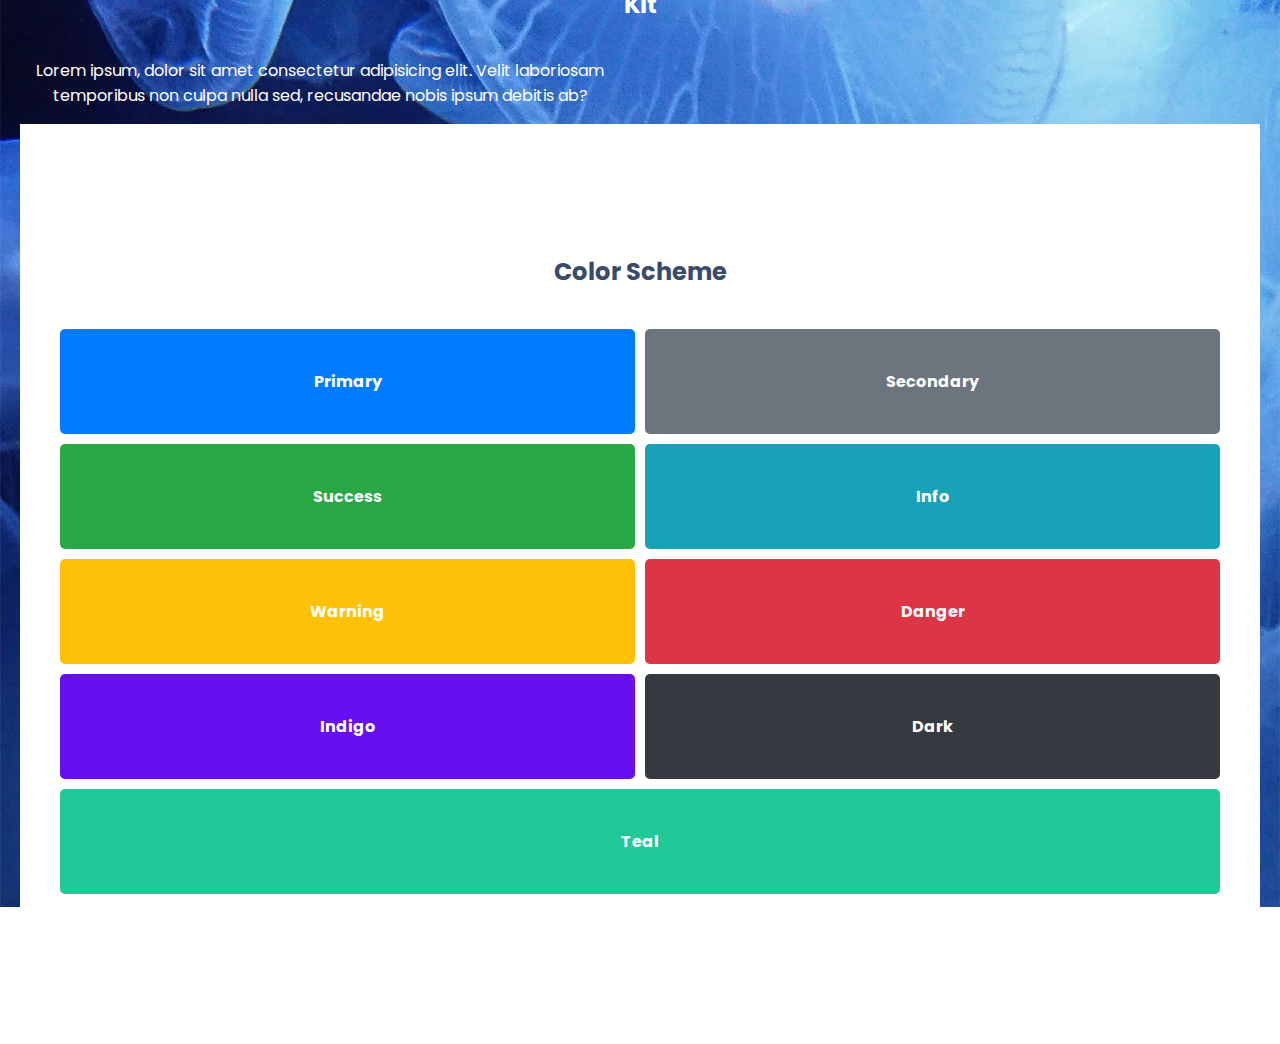
==== index.html @ 07d025e2 "tam alinmadi" ====
<!DOCTYPE html>
<html lang="en">
<head>
    <meta charset="UTF-8">
    <meta name="viewport" content="width=device-width, initial-scale=1.0">
    <title>Document</title>
    <link rel="stylesheet" href="./index.css">
</head>
<body>
    <div class="container">
        <h1>Jellyfish Boots | UI Kit</h1>
        <h2>Kit</h2>
        <p>
            Lorem ipsum, dolor sit amet consectetur adipisicing elit.
             Velit laboriosam temporibus non culpa nulla sed, recusandae nobis ipsum debitis ab?
        </p>
        <div class="class">
            <h2 class="h2">Color Scheme</h2>
            <div class="colors">
                <div class="a">Primary</div>
                <div class="b">Secondary</div>
                <div class="c">Success</div>
                <div class="d">Info</div>
                <div class="e">Warning</div>
                <div class="f">Danger</div>
                <div class="g">Indigo</div>
                <div class="h">Dark</div>
                <div class="l">Teal</div>
            </div>
        </div>
    </div>

</body>
</html>
---- index.css ----
@import url('https://fonts.googleapis.com/css2?family=Poppins:ital,wght@0,100;0,200;0,300;0,400;0,500;0,600;0,700;0,800;0,900;1,100;1,200;1,300;1,400;1,500;1,600;1,700;1,800;1,900&display=swap');

body {
    margin: 0;
    padding: 0;
    text-align: center;
    font-family: 'Poppins', sans-serif;
    color:white;
    height: 100vh;
    display: flex;
    justify-content: center;
    align-items: center;
    background-image: url(./slider_1.jpg);
    background-position: center;
    background-repeat: no-repeat;
    background-size: cover;
   
    
}
.container {
    padding: 20px;
    border-radius: 10px;
    display: flex;
    
    flex-direction: column;
     position: relative;
   
}
h1{
    font-weight: bold;
}
h2{
    font-weight: bold;
}
p {
    width: 600px;
}
.class{
    background: white;
    color: black;
    display: flex;
    justify-content: center;
    align-items: center;
    flex-direction: column;
    height: 100vh; 
    width: 100%; 
    padding: 20px;
    box-sizing: border-box;
}
.h2{
    color: #394a6d;
    margin-bottom: 20px
}
.colors {
    display: flex;
    flex-wrap: wrap;
    justify-content: center;
    gap: 10px;
    max-width: 100%;
    padding: 20px;
}
.a {
    background: #007bff; 
    color: white;
    flex: 1 1 30%; 
    padding: 40px;   
    font-weight: bold;
    display: flex;
    justify-content: center;
    align-items: center;
    border-radius: 5px;
    width: 200px;
}
.b {
    background:#6c757d; 
    color: white;
    flex: 1 1 30%;
    padding: 40px; 
    font-weight: bold;
    display: flex;
    justify-content: center;
    align-items: center;
    border-radius: 5px;
    width: 200px;
}
.c {
    background: #28a745; 
    color: white;
    flex: 1 1 30%; 
    padding: 40px;
    font-weight: bold;
    display: flex;
    justify-content: center;
    align-items: center;
    border-radius: 5px;
    width: 200px;
}
.d {
    background: #17a2b8;
    color: white;
    flex: 1 1 30%; 
    padding: 40px; 
    font-weight: bold;
    display: flex;
    justify-content: center;
    align-items: center;
    border-radius: 5px;
    width: 200px;
}
.e {
    background: #ffc107;
    color: white;
    flex: 1 1 30%; 
    padding: 40px;  
    font-weight: bold;
    display: flex;
    justify-content: center;
    align-items: center;
    border-radius: 5px;
    width: 200px;
}
.f {
    background: #dc3545; 
    color: white;
    flex: 1 1 30%; 
    padding: 40px;   
    font-weight: bold;
    display: flex;
    justify-content: center;
    align-items: center;
    border-radius: 5px;
    width: 200px;
}
.g {
    background: #6610f2;
    color: white;
    flex: 1 1 30%; 
    padding: 40px; 
    font-weight: bold;
    display: flex;
    justify-content: center;
    align-items: center;
    border-radius: 5px;
    width: 200px;
}
.h {
    background: #343a40;
    color: white;
    flex: 1 1 30%; 
    padding: 40px; 
    font-weight: bold;
    display: flex;
    justify-content: center;
    align-items: center;
    border-radius: 5px;
    width: 200px;
}
.l{
    background: #20c997; 
    color: white;
    flex: 1 1 30%;
    padding: 40px;   
    font-weight: bold;
    display: flex;
    justify-content: center;
    align-items: center;
    border-radius: 5px;
    width: 200px;
}
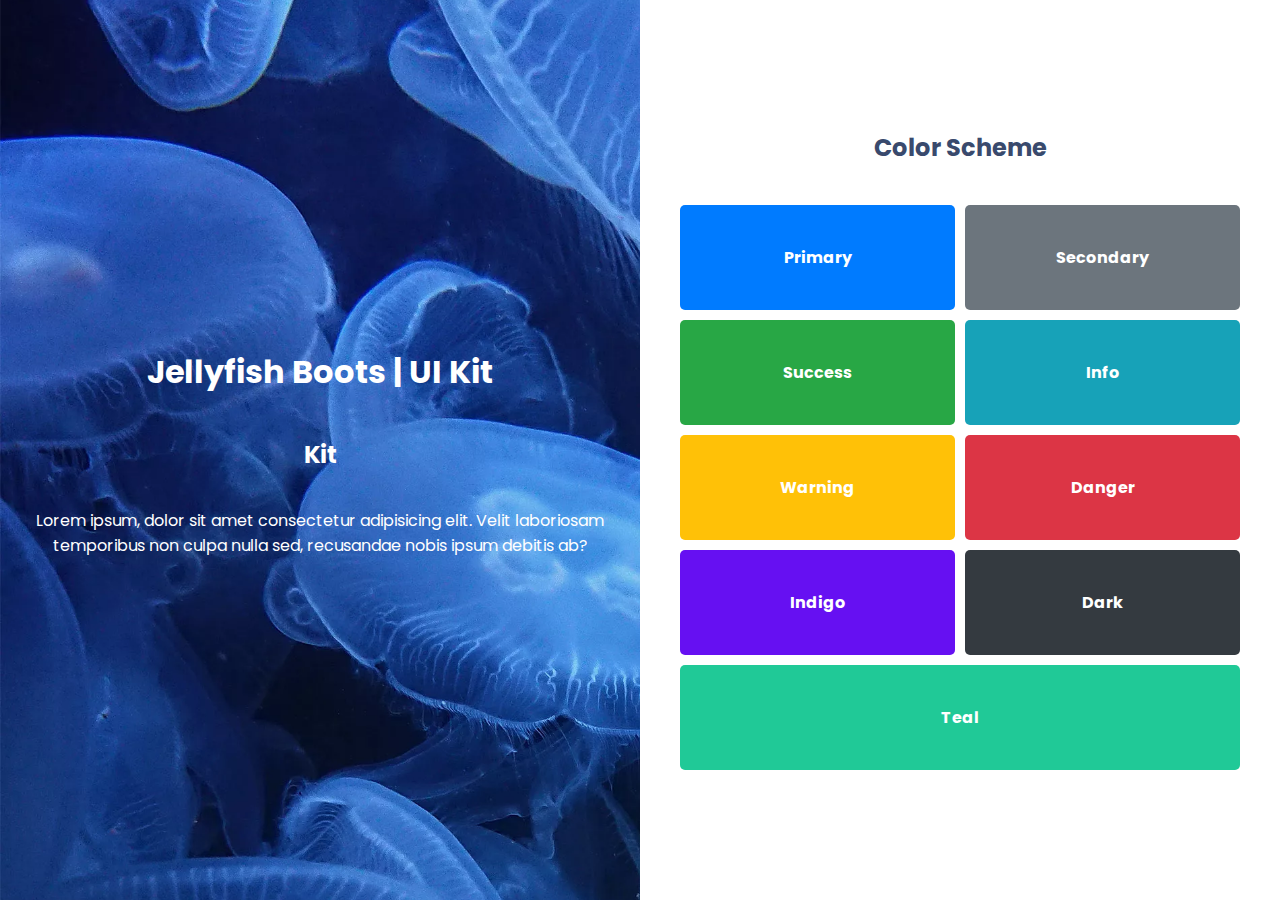
==== commit d4d0e8a0: "Update index.html" ====
--- a/index.html
+++ b/index.html
@@ -14,21 +14,22 @@
             Lorem ipsum, dolor sit amet consectetur adipisicing elit.
              Velit laboriosam temporibus non culpa nulla sed, recusandae nobis ipsum debitis ab?
         </p>
-        <div class="class">
-            <h2 class="h2">Color Scheme</h2>
-            <div class="colors">
-                <div class="a">Primary</div>
-                <div class="b">Secondary</div>
-                <div class="c">Success</div>
-                <div class="d">Info</div>
-                <div class="e">Warning</div>
-                <div class="f">Danger</div>
-                <div class="g">Indigo</div>
-                <div class="h">Dark</div>
-                <div class="l">Teal</div>
-            </div>
+        
+    </div>
+    <div class="class">
+        <h2 class="h2">Color Scheme</h2>
+        <div class="colors">
+            <div class="a">Primary</div>
+            <div class="b">Secondary</div>
+            <div class="c">Success</div>
+            <div class="d">Info</div>
+            <div class="e">Warning</div>
+            <div class="f">Danger</div>
+            <div class="g">Indigo</div>
+            <div class="h">Dark</div>
+            <div class="l">Teal</div>
         </div>
     </div>
 
 </body>
-</html>+</html>
